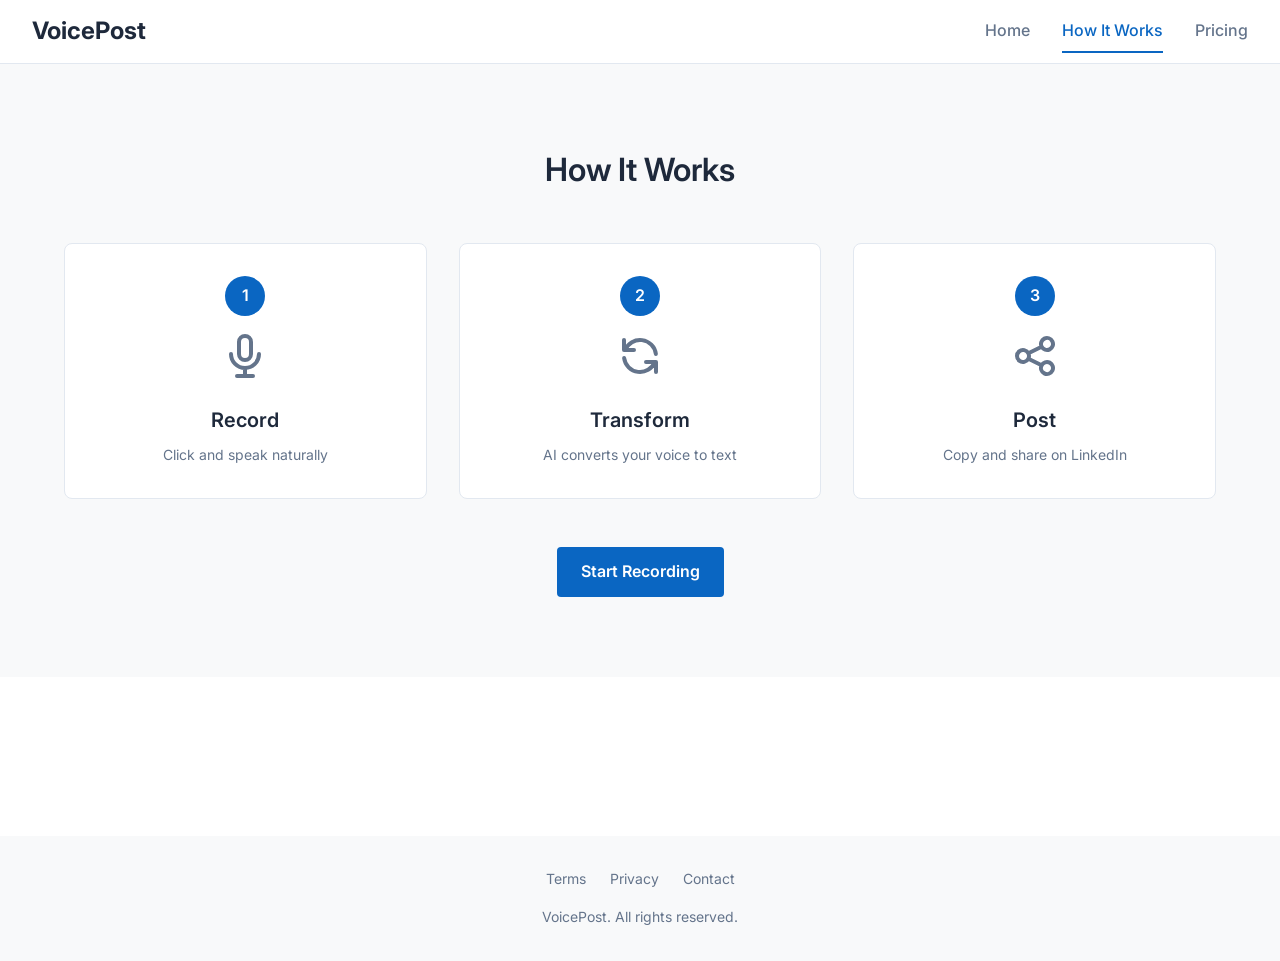
==== how-it-works.html @ d2c43c72 "first commit" ====
<!DOCTYPE html>
<html lang="en">
<head>
    <meta charset="UTF-8">
    <meta name="viewport" content="width=device-width, initial-scale=1.0">
    <title>How It Works - VoicePost</title>
    <link rel="preconnect" href="https://fonts.googleapis.com">
    <link rel="preconnect" href="https://fonts.gstatic.com" crossorigin>
    <link href="https://fonts.googleapis.com/css2?family=Inter:wght@400;500;600;700&display=swap" rel="stylesheet">
    <link rel="stylesheet" href="styles.css">
</head>
<body>
    <!-- Navigation -->
    <nav class="nav">
        <a href="index.html" class="logo">VoicePost</a>
        <div class="nav-links">
            <a href="index.html" class="nav-link">Home</a>
            <a href="how-it-works.html" class="nav-link active">How It Works</a>
            <a href="pricing.html" class="nav-link">Pricing</a>
        </div>
    </nav>

    <!-- How It Works Section -->
    <div class="main-content">
        <section class="how-it-works">
            <div class="container">
                <h2 class="section-title">How It Works</h2>
                <div class="steps-grid">
                    <div class="step-card">
                        <div class="step-number">1</div>
                        <svg class="step-icon" fill="none" stroke="currentColor" viewBox="0 0 24 24">
                            <path stroke-linecap="round" stroke-linejoin="round" stroke-width="2" d="M19 11a7 7 0 01-7 7m0 0a7 7 0 01-7-7m7 7v4m0 0H8m4 0h4m-4-8a3 3 0 01-3-3V5a3 3 0 116 0v6a3 3 0 01-3 3z"></path>
                        </svg>
                        <h3>Record</h3>
                        <p>Click and speak naturally</p>
                    </div>
                    <div class="step-card">
                        <div class="step-number">2</div>
                        <svg class="step-icon" fill="none" stroke="currentColor" viewBox="0 0 24 24">
                            <path stroke-linecap="round" stroke-linejoin="round" stroke-width="2" d="M4 4v5h.582m15.356 2A8.001 8.001 0 004.582 9m0 0H9m11 11v-5h-.581m0 0a8.003 8.003 0 01-15.357-2m15.357 2H15"></path>
                        </svg>
                        <h3>Transform</h3>
                        <p>AI converts your voice to text</p>
                    </div>
                    <div class="step-card">
                        <div class="step-number">3</div>
                        <svg class="step-icon" fill="none" stroke="currentColor" viewBox="0 0 24 24">
                            <path stroke-linecap="round" stroke-linejoin="round" stroke-width="2" d="M8.684 13.342C8.886 12.938 9 12.482 9 12c0-.482-.114-.938-.316-1.342m0 2.684a3 3 0 110-2.684m0 2.684l6.632 3.316m-6.632-6l6.632-3.316m0 0a3 3 0 105.367-2.684 3 3 0 00-5.367 2.684zm0 9.316a3 3 0 105.368 2.684 3 3 0 00-5.368-2.684z"></path>
                        </svg>
                        <h3>Post</h3>
                        <p>Copy and share on LinkedIn</p>
                    </div>
                </div>
                <div style="text-align: center; margin-top: 48px;">
                    <a href="record.html" class="btn btn-primary">Start Recording</a>
                </div>
            </div>
        </section>
    </div>

    <!-- Footer -->
    <footer class="footer">
        <div class="container">
            <div class="footer-links">
                <a href="#">Terms</a>
                <a href="#">Privacy</a>
                <a href="#">Contact</a>
            </div>
            <p class="copyright">VoicePost. All rights reserved.</p>
        </div>
    </footer>
</body>
</html>
---- styles.css ----
:root {
    --white: #FFFFFF;
    --light-gray: #F8F9FA;
    --dark-slate: #1E293B;
    --medium-gray: #64748B;
    --linkedin-blue: #0A66C2;
    --border-gray: #E2E8F0;
    --success-green: #10B981;
    --error-red: #EF4444;
}

* {
    margin: 0;
    padding: 0;
    box-sizing: border-box;
}

body {
    font-family: 'Inter', sans-serif;
    background-color: var(--white);
    color: var(--dark-slate);
    line-height: 1.6;
    font-size: 16px;
}

a {
    color: var(--linkedin-blue);
    text-decoration: none;
}

a:hover {
    text-decoration: underline;
}

/* Navigation */
.nav {
    position: fixed;
    top: 0;
    left: 0;
    right: 0;
    height: 64px;
    background: var(--white);
    border-bottom: 1px solid var(--border-gray);
    display: flex;
    align-items: center;
    justify-content: space-between;
    padding: 0 32px;
    z-index: 100;
}

.logo {
    font-size: 24px;
    font-weight: 700;
    color: var(--dark-slate);
    cursor: pointer;
    text-decoration: none;
}

.logo:hover {
    text-decoration: none;
}

.nav-links {
    display: flex;
    gap: 32px;
}

.nav-link {
    color: var(--medium-gray);
    font-weight: 500;
    cursor: pointer;
    padding: 8px 0;
    border-bottom: 2px solid transparent;
    transition: all 200ms ease;
    background: none;
    border-top: none;
    border-left: none;
    border-right: none;
    font-family: inherit;
    font-size: 16px;
    text-decoration: none;
}

.nav-link:hover {
    color: var(--dark-slate);
    text-decoration: none;
}

.nav-link.active {
    color: var(--linkedin-blue);
    border-bottom-color: var(--linkedin-blue);
}

/* Main content */
.main-content {
    padding-top: 64px;
    min-height: calc(100vh - 64px);
}

.container {
    max-width: 1200px;
    margin: 0 auto;
    padding: 0 24px;
}

/* Hero Section */
.hero {
    min-height: calc(100vh - 64px);
    display: flex;
    align-items: center;
    justify-content: center;
    text-align: center;
    padding: 64px 24px;
}

.hero-content {
    max-width: 700px;
}

.hero h1 {
    font-size: 48px;
    font-weight: 700;
    line-height: 1.2;
    margin-bottom: 24px;
    color: var(--dark-slate);
}

.hero p {
    font-size: 20px;
    color: var(--medium-gray);
    margin-bottom: 40px;
}

.btn {
    display: inline-block;
    padding: 12px 24px;
    border-radius: 4px;
    font-weight: 600;
    font-size: 16px;
    cursor: pointer;
    transition: all 200ms ease;
    border: none;
    font-family: inherit;
    text-decoration: none;
}

.btn-primary {
    background: var(--linkedin-blue);
    color: var(--white);
}

.btn-primary:hover {
    background: #094a8f;
    text-decoration: none;
}

.btn-secondary {
    background: transparent;
    color: var(--linkedin-blue);
    margin-left: 24px;
}

.btn-secondary:hover {
    background: var(--light-gray);
    text-decoration: none;
}

/* How It Works Section */
.how-it-works {
    padding: 80px 0;
    background: var(--light-gray);
}

.section-title {
    font-size: 32px;
    font-weight: 600;
    text-align: center;
    margin-bottom: 48px;
    color: var(--dark-slate);
}

.steps-grid {
    display: grid;
    grid-template-columns: repeat(3, 1fr);
    gap: 32px;
}

.step-card {
    background: var(--white);
    padding: 32px;
    border-radius: 8px;
    border: 1px solid var(--border-gray);
    text-align: center;
    transition: all 200ms ease;
}

.step-card:hover {
    box-shadow: 0 4px 6px rgba(0,0,0,0.1), 0 2px 4px rgba(0,0,0,0.06);
}

.step-number {
    width: 40px;
    height: 40px;
    background: var(--linkedin-blue);
    color: var(--white);
    border-radius: 50%;
    display: flex;
    align-items: center;
    justify-content: center;
    font-weight: 600;
    margin: 0 auto 16px;
}

.step-icon {
    width: 48px;
    height: 48px;
    margin: 0 auto 16px;
    color: var(--medium-gray);
}

.step-card h3 {
    font-size: 20px;
    font-weight: 600;
    margin-bottom: 8px;
    color: var(--dark-slate);
}

.step-card p {
    color: var(--medium-gray);
    font-size: 14px;
}

/* Recording Page */
.recording-page {
    min-height: calc(100vh - 64px);
    display: flex;
    align-items: center;
    justify-content: center;
    padding: 64px 24px;
}

.recording-container {
    text-align: center;
    max-width: 480px;
    width: 100%;
}

.mic-button {
    width: 120px;
    height: 120px;
    border-radius: 50%;
    border: 3px solid var(--border-gray);
    background: var(--white);
    cursor: pointer;
    display: flex;
    align-items: center;
    justify-content: center;
    margin: 24px auto;
    transition: all 200ms ease;
}

.mic-button:hover {
    border-color: var(--linkedin-blue);
}

.mic-button.recording {
    border-color: var(--linkedin-blue);
    animation: pulse 1.5s ease-in-out infinite;
}

@keyframes pulse {
    0%, 100% {
        box-shadow: 0 0 0 0 rgba(10, 102, 194, 0.4);
    }
    50% {
        box-shadow: 0 0 0 20px rgba(10, 102, 194, 0);
    }
}

.mic-icon {
    width: 48px;
    height: 48px;
    color: var(--medium-gray);
}

.mic-button.recording .mic-icon {
    color: var(--linkedin-blue);
}

.recording-timer {
    font-size: 24px;
    font-weight: 600;
    color: var(--dark-slate);
    margin-bottom: 8px;
}

.recording-status {
    color: var(--medium-gray);
    margin-bottom: 16px;
}

.max-duration {
    font-size: 12px;
    color: var(--medium-gray);
    margin-top: 16px;
}

.spinner {
    width: 48px;
    height: 48px;
    border: 3px solid var(--border-gray);
    border-top-color: var(--linkedin-blue);
    border-radius: 50%;
    animation: spin 1s linear infinite;
    margin: 24px auto;
}

@keyframes spin {
    to { transform: rotate(360deg); }
}

.cancel-btn {
    background: none;
    border: none;
    color: var(--medium-gray);
    cursor: pointer;
    font-size: 14px;
    margin-top: 16px;
    font-family: inherit;
}

.cancel-btn:hover {
    color: var(--dark-slate);
}

/* Recording States */
#recordingState, #processingState {
    display: none;
}

#recordingState.active, #processingState.active {
    display: block;
}

/* Post Editor */
.editor-container {
    max-width: 600px;
    width: 100%;
    background: var(--white);
    padding: 32px;
    border-radius: 8px;
    border: 1px solid var(--border-gray);
}

.editor-container h2 {
    font-size: 24px;
    font-weight: 600;
    margin-bottom: 24px;
    text-align: left;
}

.post-textarea {
    width: 100%;
    min-height: 200px;
    padding: 16px;
    border: 1px solid var(--border-gray);
    border-radius: 8px;
    font-family: 'Inter', sans-serif;
    font-size: 16px;
    line-height: 1.6;
    resize: vertical;
    margin-bottom: 16px;
}

.post-textarea:focus {
    outline: none;
    border-color: var(--linkedin-blue);
}

.post-textarea:disabled {
    background: var(--light-gray);
    cursor: not-allowed;
}

.editor-footer {
    display: flex;
    justify-content: space-between;
    align-items: center;
    flex-wrap: wrap;
    gap: 16px;
}

.char-counter {
    font-size: 14px;
    color: var(--medium-gray);
}

.char-counter.over {
    color: var(--error-red);
}

.editor-actions {
    display: flex;
    gap: 12px;
    flex-wrap: wrap;
}

.btn-outline {
    background: transparent;
    border: 1px solid var(--border-gray);
    color: var(--dark-slate);
}

.btn-outline:hover {
    border-color: var(--dark-slate);
    background: var(--light-gray);
    text-decoration: none;
}

.copied-feedback {
    color: var(--success-green);
    font-size: 14px;
    font-weight: 500;
    display: none;
}

.copied-feedback.show {
    display: inline;
}

.edit-toggle {
    display: flex;
    align-items: center;
    gap: 8px;
    font-size: 14px;
    color: var(--medium-gray);
}

.edit-toggle input {
    width: 18px;
    height: 18px;
    cursor: pointer;
}

.error-message {
    color: var(--error-red);
    font-size: 14px;
    margin-top: 12px;
    display: none;
}

.error-message.show {
    display: block;
}

/* Back Link */
.back-link {
    display: inline-block;
    margin-bottom: 24px;
    color: var(--medium-gray);
    font-size: 14px;
}

.back-link:hover {
    color: var(--linkedin-blue);
}

/* Pricing Section */
.pricing {
    padding: 80px 0;
    background: var(--light-gray);
}

.pricing-grid {
    display: grid;
    grid-template-columns: repeat(2, 1fr);
    gap: 32px;
    max-width: 800px;
    margin: 0 auto;
}

.pricing-card {
    background: var(--white);
    padding: 32px;
    border-radius: 8px;
    border: 1px solid var(--border-gray);
    position: relative;
}

.pricing-card.popular {
    border-color: var(--linkedin-blue);
    border-width: 2px;
}

.popular-badge {
    position: absolute;
    top: -12px;
    left: 50%;
    transform: translateX(-50%);
    background: var(--linkedin-blue);
    color: var(--white);
    padding: 4px 16px;
    border-radius: 4px;
    font-size: 12px;
    font-weight: 600;
}

.pricing-card h3 {
    font-size: 24px;
    font-weight: 600;
    margin-bottom: 8px;
}

.price {
    font-size: 36px;
    font-weight: 700;
    color: var(--dark-slate);
    margin-bottom: 24px;
}

.price span {
    font-size: 16px;
    font-weight: 400;
    color: var(--medium-gray);
}

.features-list {
    list-style: none;
    margin-bottom: 24px;
}

.features-list li {
    padding: 8px 0;
    color: var(--medium-gray);
    display: flex;
    align-items: center;
    gap: 8px;
}

.check-icon {
    width: 20px;
    height: 20px;
    color: var(--success-green);
    flex-shrink: 0;
}

/* Footer */
.footer {
    background: var(--light-gray);
    padding: 32px 0;
    text-align: center;
}

.footer-links {
    display: flex;
    justify-content: center;
    gap: 24px;
    margin-bottom: 16px;
}

.footer-links a {
    color: var(--medium-gray);
    font-size: 14px;
}

.footer-links a:hover {
    color: var(--dark-slate);
}

.copyright {
    color: var(--medium-gray);
    font-size: 14px;
}

/* Responsive */
@media (max-width: 1024px) {
    .steps-grid {
        grid-template-columns: repeat(2, 1fr);
    }
}

@media (max-width: 640px) {
    .nav {
        padding: 0 16px;
    }

    .nav-links {
        gap: 16px;
    }

    .hero h1 {
        font-size: 32px;
    }

    .hero p {
        font-size: 16px;
    }

    .btn-secondary {
        display: block;
        margin: 16px 0 0;
    }

    .steps-grid {
        grid-template-columns: 1fr;
    }

    .pricing-grid {
        grid-template-columns: 1fr;
    }

    .editor-footer {
        flex-direction: column;
        align-items: stretch;
    }

    .editor-actions {
        justify-content: stretch;
    }

    .editor-actions .btn {
        flex: 1;
    }
}
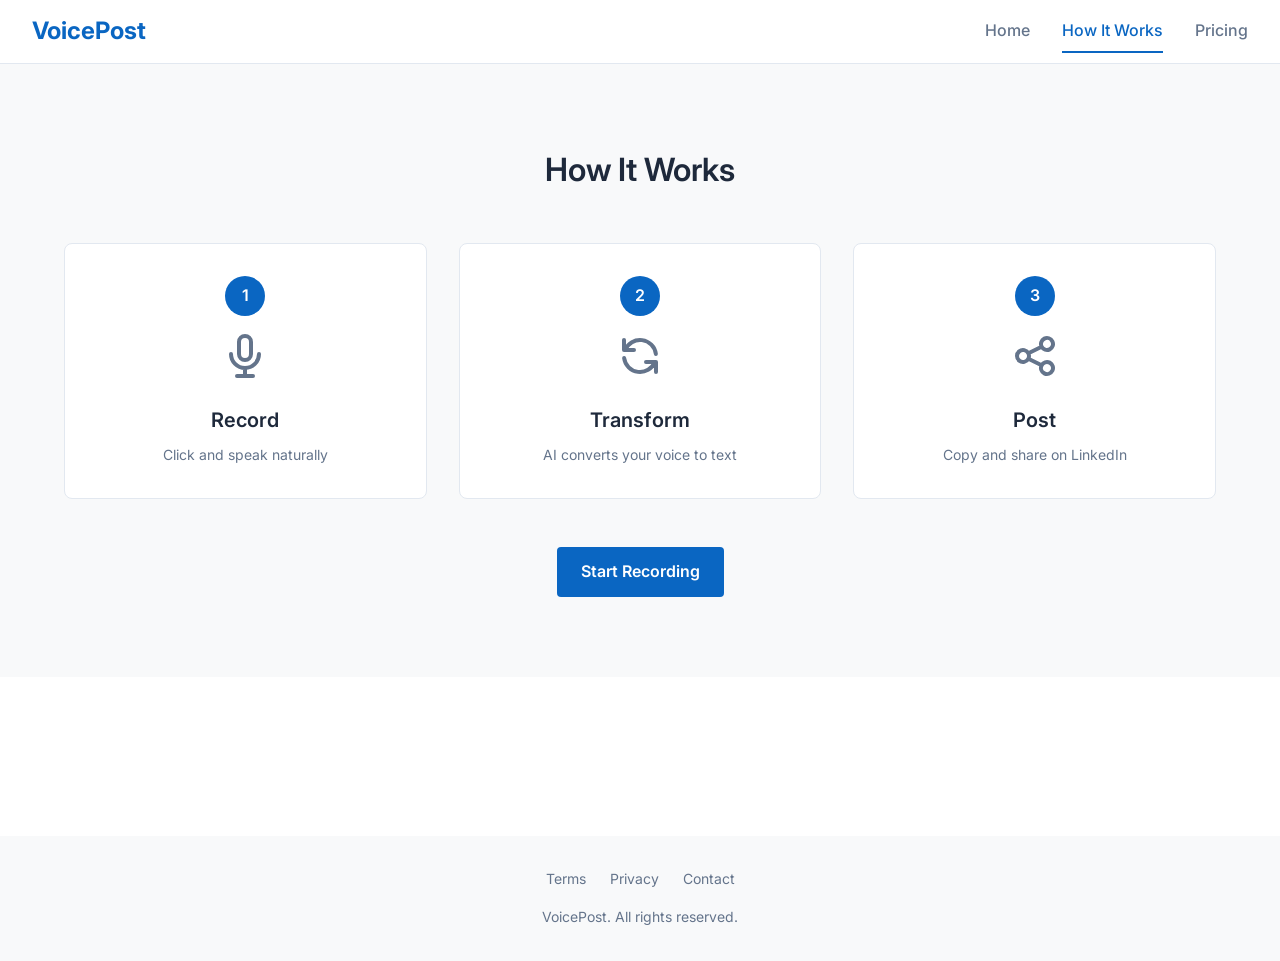
==== commit 92a57eb7: "first commit" ====
--- a/how-it-works.html
+++ b/how-it-works.html
@@ -10,7 +10,6 @@
     <link rel="stylesheet" href="styles.css">
 </head>
 <body>
-    <!-- Navigation -->
     <nav class="nav">
         <a href="index.html" class="logo">VoicePost</a>
         <div class="nav-links">
@@ -20,7 +19,6 @@
         </div>
     </nav>
 
-    <!-- How It Works Section -->
     <div class="main-content">
         <section class="how-it-works">
             <div class="container">
@@ -58,7 +56,6 @@
         </section>
     </div>
 
-    <!-- Footer -->
     <footer class="footer">
         <div class="container">
             <div class="footer-links">
--- a/styles.css
+++ b/styles.css
@@ -32,7 +32,6 @@
     text-decoration: underline;
 }
 
-/* Navigation */
 .nav {
     position: fixed;
     top: 0;
@@ -51,8 +50,7 @@
 .logo {
     font-size: 24px;
     font-weight: 700;
-    color: var(--dark-slate);
-    cursor: pointer;
+    color: var(--linkedin-blue);
     text-decoration: none;
 }
 
@@ -68,17 +66,10 @@
 .nav-link {
     color: var(--medium-gray);
     font-weight: 500;
-    cursor: pointer;
+    text-decoration: none;
     padding: 8px 0;
     border-bottom: 2px solid transparent;
     transition: all 200ms ease;
-    background: none;
-    border-top: none;
-    border-left: none;
-    border-right: none;
-    font-family: inherit;
-    font-size: 16px;
-    text-decoration: none;
 }
 
 .nav-link:hover {
@@ -91,7 +82,6 @@
     border-bottom-color: var(--linkedin-blue);
 }
 
-/* Main content */
 .main-content {
     padding-top: 64px;
     min-height: calc(100vh - 64px);
@@ -103,7 +93,6 @@
     padding: 0 24px;
 }
 
-/* Hero Section */
 .hero {
     min-height: calc(100vh - 64px);
     display: flex;
@@ -122,7 +111,6 @@
     font-weight: 700;
     line-height: 1.2;
     margin-bottom: 24px;
-    color: var(--dark-slate);
 }
 
 .hero p {
@@ -165,7 +153,6 @@
     text-decoration: none;
 }
 
-/* How It Works Section */
 .how-it-works {
     padding: 80px 0;
     background: var(--light-gray);
@@ -176,7 +163,6 @@
     font-weight: 600;
     text-align: center;
     margin-bottom: 48px;
-    color: var(--dark-slate);
 }
 
 .steps-grid {
@@ -191,11 +177,6 @@
     border-radius: 8px;
     border: 1px solid var(--border-gray);
     text-align: center;
-    transition: all 200ms ease;
-}
-
-.step-card:hover {
-    box-shadow: 0 4px 6px rgba(0,0,0,0.1), 0 2px 4px rgba(0,0,0,0.06);
 }
 
 .step-number {
@@ -222,7 +203,6 @@
     font-size: 20px;
     font-weight: 600;
     margin-bottom: 8px;
-    color: var(--dark-slate);
 }
 
 .step-card p {
@@ -230,13 +210,26 @@
     font-size: 14px;
 }
 
-/* Recording Page */
 .recording-page {
     min-height: calc(100vh - 64px);
     display: flex;
+    flex-direction: column;
     align-items: center;
     justify-content: center;
     padding: 64px 24px;
+}
+
+.back-link {
+    display: inline-block;
+    margin-bottom: 24px;
+    color: var(--medium-gray);
+    font-size: 14px;
+    margin-left: 43%;
+    align-self: flex-start;
+}
+
+.back-link:hover {
+    color: var(--linkedin-blue);
 }
 
 .recording-container {
@@ -269,12 +262,8 @@
 }
 
 @keyframes pulse {
-    0%, 100% {
-        box-shadow: 0 0 0 0 rgba(10, 102, 194, 0.4);
-    }
-    50% {
-        box-shadow: 0 0 0 20px rgba(10, 102, 194, 0);
-    }
+    0%, 100% { box-shadow: 0 0 0 0 rgba(10, 102, 194, 0.4); }
+    50% { box-shadow: 0 0 0 20px rgba(10, 102, 194, 0); }
 }
 
 .mic-icon {
@@ -290,13 +279,23 @@
 .recording-timer {
     font-size: 24px;
     font-weight: 600;
+    margin-bottom: 8px;
+}
+
+.recording-status {
+    color: var(--medium-gray);
+    margin-bottom: 16px;
+}
+
+.recording-text {
+    background: var(--light-gray);
+    padding: 16px;
+    border-radius: 8px;
+    margin-top: 16px;
+    min-height: 60px;
+    text-align: left;
+    font-size: 14px;
     color: var(--dark-slate);
-    margin-bottom: 8px;
-}
-
-.recording-status {
-    color: var(--medium-gray);
-    margin-bottom: 16px;
 }
 
 .max-duration {
@@ -333,16 +332,6 @@
     color: var(--dark-slate);
 }
 
-/* Recording States */
-#recordingState, #processingState {
-    display: none;
-}
-
-#recordingState.active, #processingState.active {
-    display: block;
-}
-
-/* Post Editor */
 .editor-container {
     max-width: 600px;
     width: 100%;
@@ -350,13 +339,13 @@
     padding: 32px;
     border-radius: 8px;
     border: 1px solid var(--border-gray);
+    text-align: left;
 }
 
 .editor-container h2 {
     font-size: 24px;
     font-weight: 600;
     margin-bottom: 24px;
-    text-align: left;
 }
 
 .post-textarea {
@@ -377,11 +366,6 @@
     border-color: var(--linkedin-blue);
 }
 
-.post-textarea:disabled {
-    background: var(--light-gray);
-    cursor: not-allowed;
-}
-
 .editor-footer {
     display: flex;
     justify-content: space-between;
@@ -403,6 +387,7 @@
     display: flex;
     gap: 12px;
     flex-wrap: wrap;
+    margin-top: 16px;
 }
 
 .btn-outline {
@@ -453,19 +438,17 @@
     display: block;
 }
 
-/* Back Link */
-.back-link {
-    display: inline-block;
-    margin-bottom: 24px;
-    color: var(--medium-gray);
-    font-size: 14px;
-}
-
-.back-link:hover {
-    color: var(--linkedin-blue);
-}
-
-/* Pricing Section */
+.success-message {
+    color: var(--success-green);
+    font-size: 14px;
+    margin-top: 12px;
+    display: none;
+}
+
+.success-message.show {
+    display: block;
+}
+
 .pricing {
     padding: 80px 0;
     background: var(--light-gray);
@@ -514,7 +497,6 @@
 .price {
     font-size: 36px;
     font-weight: 700;
-    color: var(--dark-slate);
     margin-bottom: 24px;
 }
 
@@ -544,7 +526,6 @@
     flex-shrink: 0;
 }
 
-/* Footer */
 .footer {
     background: var(--light-gray);
     padding: 32px 0;
@@ -563,16 +544,11 @@
     font-size: 14px;
 }
 
-.footer-links a:hover {
-    color: var(--dark-slate);
-}
-
 .copyright {
     color: var(--medium-gray);
     font-size: 14px;
 }
 
-/* Responsive */
 @media (max-width: 1024px) {
     .steps-grid {
         grid-template-columns: repeat(2, 1fr);
@@ -583,42 +559,20 @@
     .nav {
         padding: 0 16px;
     }
-
     .nav-links {
         gap: 16px;
     }
-
     .hero h1 {
         font-size: 32px;
     }
-
     .hero p {
         font-size: 16px;
     }
-
     .btn-secondary {
         display: block;
         margin: 16px 0 0;
     }
-
-    .steps-grid {
+    .steps-grid, .pricing-grid {
         grid-template-columns: 1fr;
     }
-
-    .pricing-grid {
-        grid-template-columns: 1fr;
-    }
-
-    .editor-footer {
-        flex-direction: column;
-        align-items: stretch;
-    }
-
-    .editor-actions {
-        justify-content: stretch;
-    }
-
-    .editor-actions .btn {
-        flex: 1;
-    }
-}
+}
